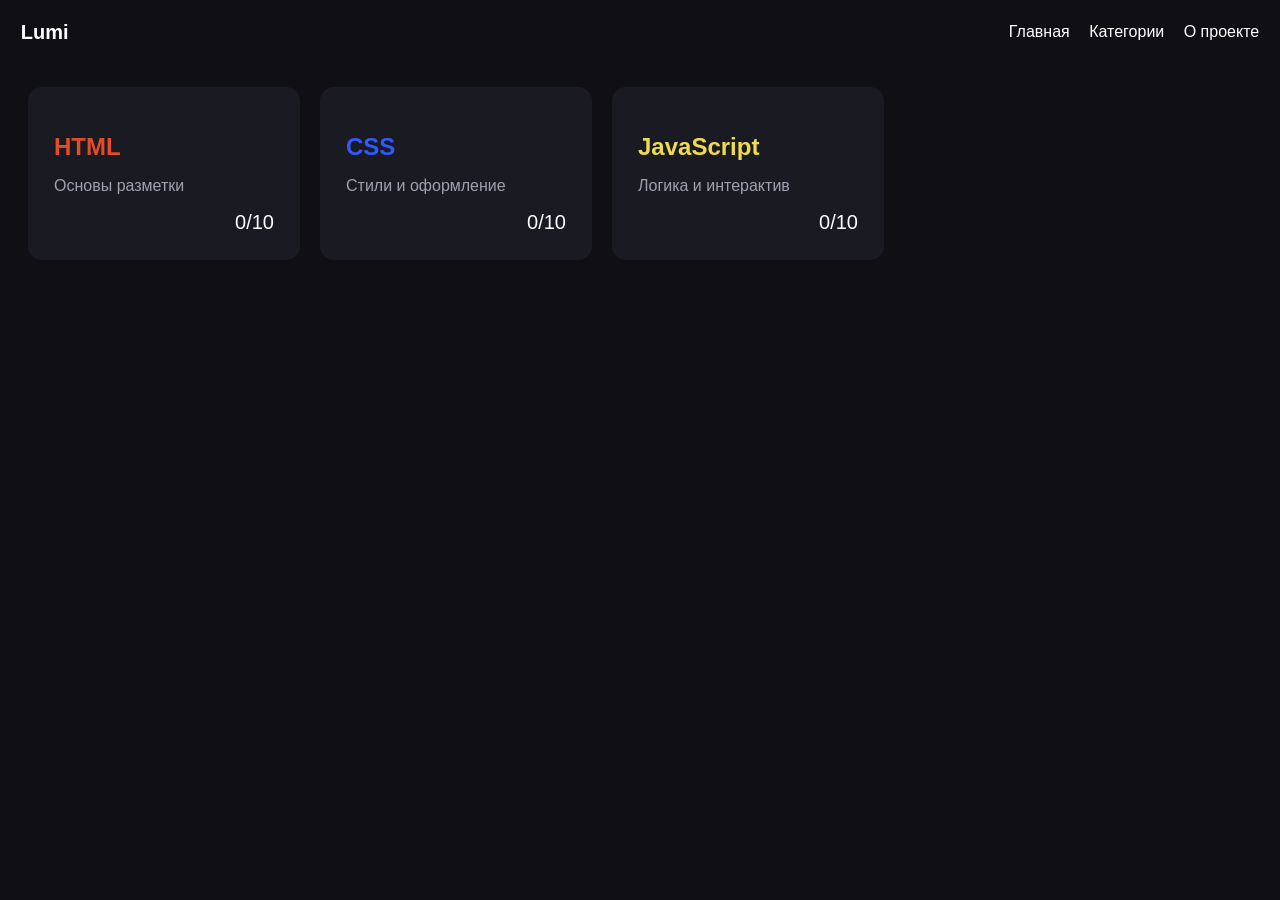
==== index.html @ 16a95bc3 "init: initial project setup with layout, navigation, and 404 page" ====
<!doctype html>
<html lang="en">
  <head>
    <meta charset="UTF-8" />
    <meta name="viewport" content="width=device-width, initial-scale=1.0" />
    <title>Document</title>
    <link rel="stylesheet" href="styles/style.css" />
  </head>
  <body>
     <div id="header"></div>
    <main class="container">
      <div class="courses">
        <div class="course-card" data-course="html" >
          <div>
            <h2>HTML</h2>
            <p>Основы разметки</p>
          </div>
          <div class="course-card-button">
            <span class="progress-text" data-progress="3" data-total="10">0/10</span>
          </div>
        </div>

        <div class="course-card" data-course="css">
          <div>
            <h2>CSS</h2>
            <p>Стили и оформление</p>
          </div>
          <div class="course-card-button">
            <span class="progress-text" data-progress="3" data-total="10">0/10</span>
          </div>
        </div>

        <div class="course-card" data-course="JavaScript">
          <div>
            <h2>JavaScript</h2>
            <p>Логика и интерактив</p>
          </div>
          <div class="course-card-button">
            <span class="progress-text" data-progress="3" data-total="10">0/10</span>
          </div>
        </div>
      </div>
    </main>
  </body>
  <script src="script.js"></script>
</html>
---- styles/style.css ----
body {
  background: #0f0f14;
  color: #ffffff;
  font-family: sans-serif;
}
.header .container {
  display: flex;
  justify-content: space-between;
  align-items: center;
  padding: 1vw;
}
.container {
  max-width: 1500px;
  margin: 0 auto;
  padding: 0 20px;
}
.logo {
  font-weight: bold;
  font-size: 20px;
}

.nav a {
  margin-left: 15px;
  text-decoration: none;
   color: #ffffff;
}

.nav a:hover {
 color: #7c3aed;
}
.courses {
  display: flex;
  gap: 20px;
  justify-content: flex-start;
  margin-top: 30px;
}

.course-card {
  background: #1a1a22;
  padding: 25px;
  width: 220px;
  border-radius: 14px;
  cursor: pointer;
  transition: 0.25s;
  border: 1px solid transparent;
  
}

.course-card h2 {
  margin-bottom: 10px;
}

.course-card p {
  color: #a0a0b0;
}

.course-card[data-course="html"] h2 {
  color: #e34c26;
}
.course-card[data-course="html"]:hover{
    border: 1px solid #e34c26;
}
.course-card[data-course="css"] h2{
  color: #3059ff;
}
.course-card[data-course="css"]:hover{
    border: 1px solid #3059ff;
}
.course-card[data-course="JavaScript"] h2{
 color: #f0db4f;
}
.course-card[data-course="JavaScript"]:hover{
    border: 1px solid #f0db4f;
}
.course-card-button{
    display: flex;
    justify-content: end;    
}
.course-card-button {
  font-size: 20px;
  color: var(--color);
  transition: 0.2s;
}
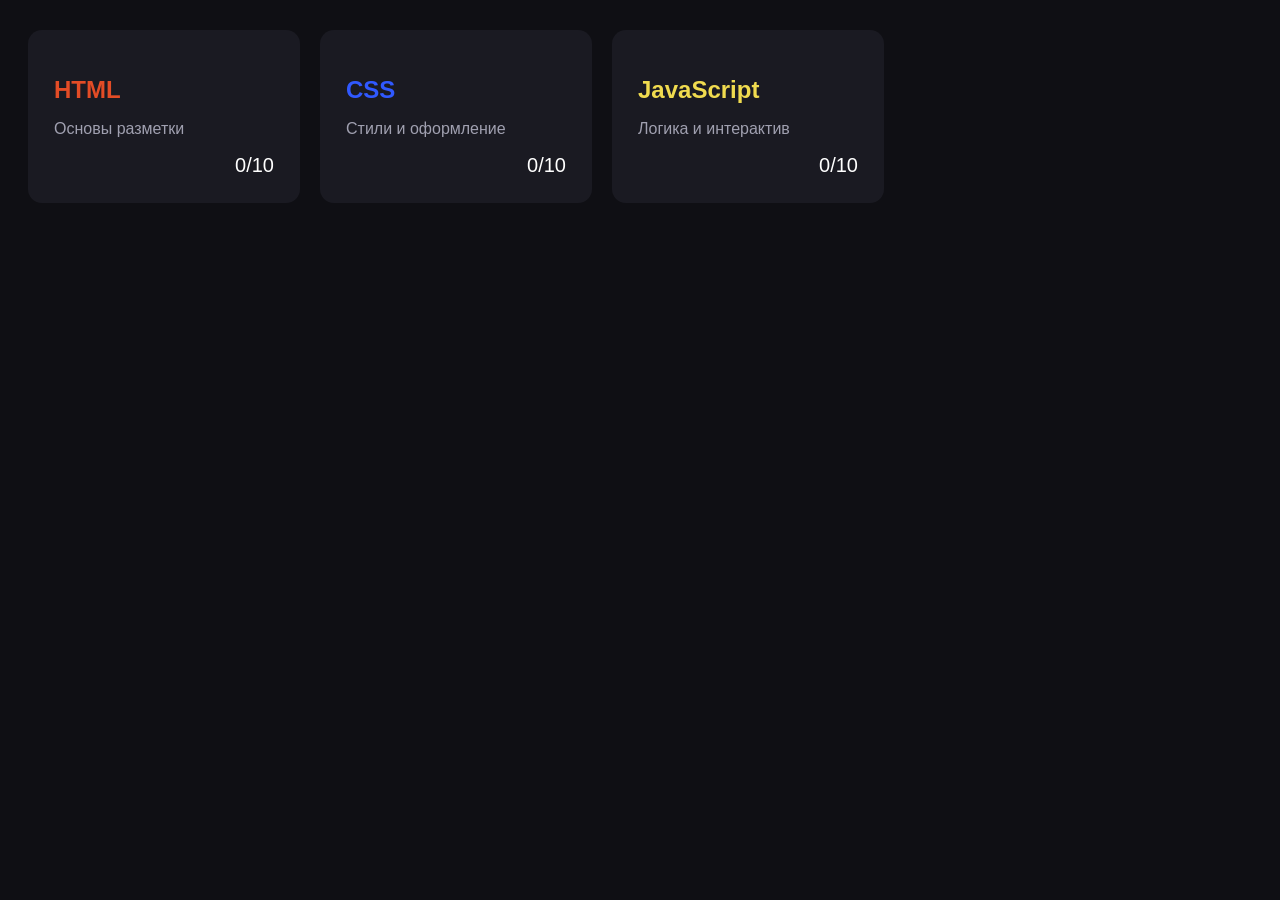
==== commit c08d1196: "feat: split code into modules" ====
--- a/index.html
+++ b/index.html
@@ -42,5 +42,4 @@
       </div>
     </main>
   </body>
-  <script src="script.js"></script>
-</html>
+<script type="module" src="scripts/script.js"></script></html>
